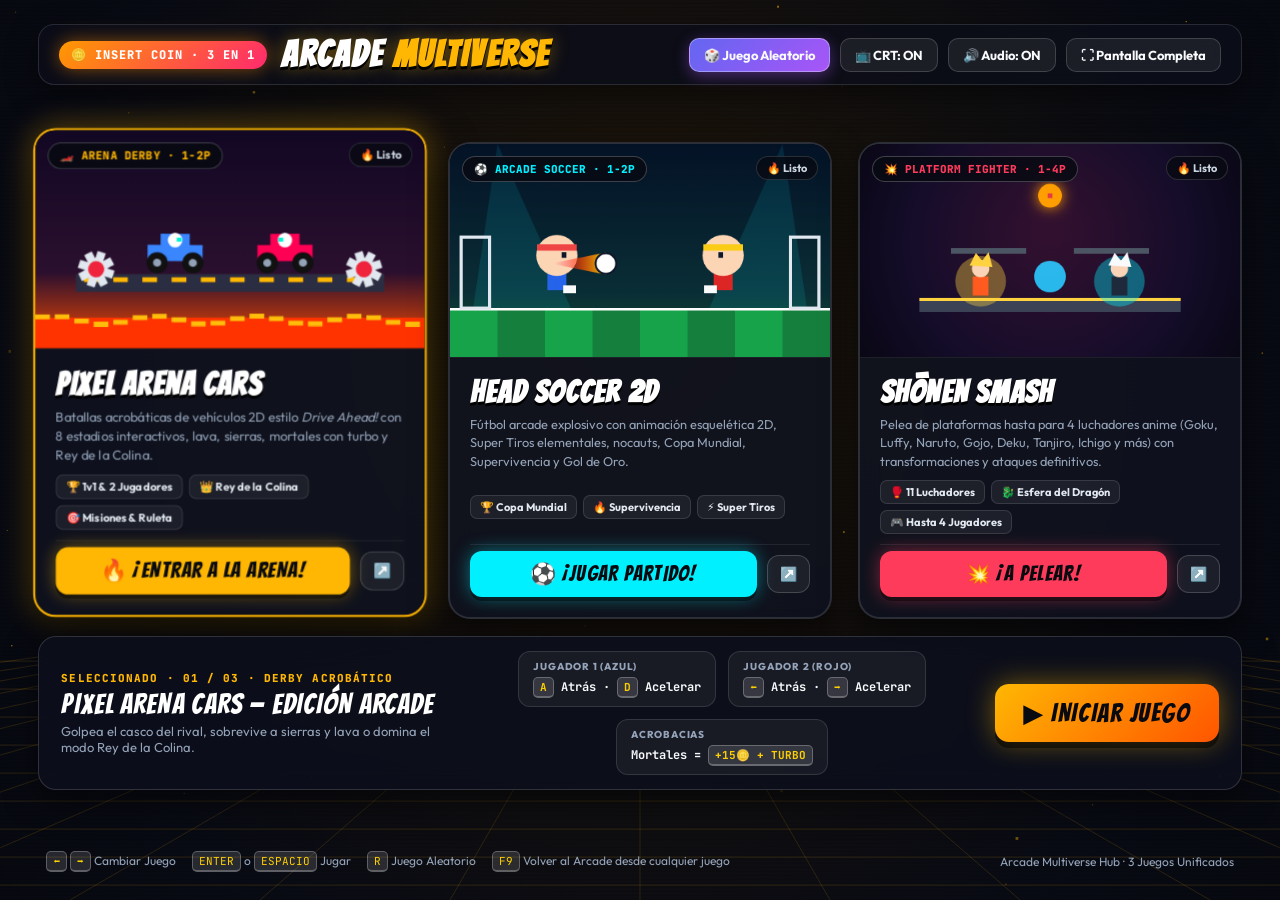
==== index.html @ 5e42bff2 "feat: Arcade Multiverse 3-en-1 (Pixel Arena Cars, Head Soccer, Shonen Smash)" ====
<!DOCTYPE html>
<html lang="es">
<head>
  <meta charset="UTF-8" />
  <meta name="viewport" content="width=device-width, initial-scale=1.0, maximum-scale=1.0, user-scalable=no" />
  <title>ARCADE MULTIVERSE 3-EN-1 — Pixel Arena Cars · Head Soccer · Shōnen Smash</title>
  <link rel="preconnect" href="https://fonts.googleapis.com">
  <link rel="preconnect" href="https://fonts.gstatic.com" crossorigin>
  <link href="https://fonts.googleapis.com/css2?family=Bangers&family=JetBrains+Mono:wght@600;800&family=Outfit:wght@400;600;700;800;900&display=swap" rel="stylesheet">
  <style>
    :root {
      --bg-deep: #07080f;
      --bg-panel: rgba(16, 19, 32, 0.86);
      --border-subtle: rgba(255, 255, 255, 0.12);
      --text-main: #f8fafc;
      --text-muted: #94a3b8;
      --accent: #ff8a00;
      --accent-glow: rgba(255, 138, 0, 0.45);
      --accent-secondary: #ffd000;
      --font-display: 'Bangers', 'Impact', system-ui, sans-serif;
      --font-sans: 'Outfit', system-ui, -apple-system, sans-serif;
      --font-mono: 'JetBrains Mono', monospace;
    }

    * {
      box-sizing: border-box;
      margin: 0;
      padding: 0;
      user-select: none;
      -webkit-user-select: none;
    }

    html, body {
      width: 100%;
      height: 100%;
      overflow: hidden;
      background: var(--bg-deep);
      color: var(--text-main);
      font-family: var(--font-sans);
    }

    /* Fondo animado del Hub */
    #bgCanvas {
      position: fixed;
      inset: 0;
      width: 100%;
      height: 100%;
      z-index: 0;
      pointer-events: none;
    }

    /* Efecto Scanlines CRT sutil */
    .scanlines {
      position: fixed;
      inset: 0;
      z-index: 1;
      pointer-events: none;
      background: repeating-linear-gradient(
        to bottom,
        transparent 0px,
        transparent 2px,
        rgba(0, 0, 0, 0.18) 3px,
        rgba(0, 0, 0, 0.18) 4px
      );
      opacity: 0.55;
      transition: opacity 0.3s ease;
    }
    body.no-crt .scanlines {
      opacity: 0;
    }

    /* Contenedor Principal del Hub */
    #hubView {
      position: relative;
      z-index: 2;
      width: 100%;
      height: 100%;
      display: flex;
      flex-direction: column;
      justify-content: space-between;
      padding: clamp(12px, 2vw, 24px) clamp(16px, 3vw, 42px);
      transition: opacity 0.35s ease, transform 0.35s ease;
    }

    #hubView.hidden-hub {
      opacity: 0;
      transform: scale(0.96);
      pointer-events: none;
    }

    /* Header Superior de Consola */
    .hub-header {
      display: flex;
      align-items: center;
      justify-content: space-between;
      gap: 16px;
      padding: 10px 20px;
      background: rgba(11, 14, 25, 0.82);
      border: 1px solid var(--border-subtle);
      border-radius: 16px;
      backdrop-filter: blur(14px);
      box-shadow: 0 12px 32px rgba(0, 0, 0, 0.45);
    }

    .brand-cluster {
      display: flex;
      align-items: center;
      gap: 14px;
    }

    .coin-slot-badge {
      display: inline-flex;
      align-items: center;
      gap: 8px;
      padding: 6px 12px;
      border-radius: 999px;
      background: linear-gradient(135deg, #ff9900, #ff2a6d);
      color: #fff;
      font-family: var(--font-mono);
      font-size: 12px;
      font-weight: 800;
      letter-spacing: 0.08em;
      box-shadow: 0 0 18px rgba(255, 138, 0, 0.5);
      animation: pulseBadge 2.2s infinite ease-in-out;
    }

    @keyframes pulseBadge {
      0%, 100% { transform: scale(1); }
      50% { transform: scale(1.05); }
    }

    .hub-title {
      font-family: var(--font-display);
      font-size: clamp(24px, 3vw, 36px);
      letter-spacing: 0.06em;
      color: #fff;
      text-shadow: 0 3px 0 #000, 0 0 18px var(--accent-glow);
    }

    .hub-title span {
      color: var(--accent-secondary);
    }

    .hub-controls-top {
      display: flex;
      align-items: center;
      gap: 10px;
      flex-wrap: wrap;
    }

    .top-pill-btn {
      background: rgba(255, 255, 255, 0.07);
      border: 1px solid rgba(255, 255, 255, 0.16);
      color: var(--text-main);
      padding: 8px 14px;
      border-radius: 10px;
      font-family: var(--font-sans);
      font-weight: 700;
      font-size: 13px;
      cursor: pointer;
      display: inline-flex;
      align-items: center;
      gap: 6px;
      transition: all 0.2s ease;
    }

    .top-pill-btn:hover {
      background: rgba(255, 255, 255, 0.16);
      border-color: var(--accent-secondary);
      transform: translateY(-1px);
    }

    .top-pill-btn.random-btn {
      background: linear-gradient(135deg, #6366f1, #a855f7);
      border-color: rgba(255, 255, 255, 0.35);
      box-shadow: 0 4px 15px rgba(168, 85, 247, 0.4);
    }

    /* Zona Central: 3 Tarjetas de Juegos + Spotlight Inferior */
    .arcade-main-grid {
      display: flex;
      flex-direction: column;
      gap: clamp(12px, 1.8vh, 20px);
      flex: 1;
      justify-content: center;
      max-width: 1380px;
      width: 100%;
      margin: 0 auto;
      min-height: 0;
    }

    .cards-row {
      display: grid;
      grid-template-columns: repeat(3, minmax(0, 1fr));
      gap: clamp(14px, 2vw, 26px);
      align-items: stretch;
    }

    .game-card {
      position: relative;
      background: var(--bg-panel);
      border: 2px solid rgba(255, 255, 255, 0.12);
      border-radius: 22px;
      overflow: hidden;
      cursor: pointer;
      display: flex;
      flex-direction: column;
      transition: transform 0.28s cubic-bezier(0.22, 1, 0.36, 1),
                  border-color 0.28s ease,
                  box-shadow 0.28s ease;
      backdrop-filter: blur(12px);
      box-shadow: 0 14px 35px rgba(0, 0, 0, 0.55);
    }

    .game-card:hover {
      transform: translateY(-6px) scale(1.015);
    }

    .game-card.selected {
      border-color: var(--card-accent, #ffd000);
      transform: translateY(-8px) scale(1.025);
      box-shadow: 0 20px 50px rgba(0, 0, 0, 0.75),
                  0 0 32px var(--card-glow, rgba(255, 208, 0, 0.45));
    }

    .card-ribbon {
      position: absolute;
      top: 12px;
      left: 12px;
      z-index: 3;
      display: flex;
      align-items: center;
      gap: 6px;
      padding: 5px 11px;
      border-radius: 999px;
      background: rgba(8, 10, 18, 0.85);
      border: 1px solid rgba(255, 255, 255, 0.22);
      font-family: var(--font-mono);
      font-size: 11px;
      font-weight: 800;
      color: var(--card-accent, #ffd000);
      backdrop-filter: blur(6px);
    }

    .card-plays-badge {
      position: absolute;
      top: 12px;
      right: 12px;
      z-index: 3;
      padding: 4px 10px;
      border-radius: 999px;
      background: rgba(8, 10, 18, 0.8);
      border: 1px solid rgba(255, 255, 255, 0.14);
      font-size: 11px;
      font-weight: 700;
      color: #cbd5e1;
    }

    .card-preview-wrap {
      position: relative;
      width: 100%;
      aspect-ratio: 16 / 9;
      background: #05070e;
      overflow: hidden;
      border-bottom: 1px solid rgba(255, 255, 255, 0.1);
    }

    .card-preview-canvas {
      width: 100%;
      height: 100%;
      display: block;
    }

    .card-body {
      padding: clamp(14px, 1.6vw, 20px);
      display: flex;
      flex-direction: column;
      gap: 10px;
      flex: 1;
      justify-content: space-between;
    }

    .card-title-group h2 {
      font-family: var(--font-display);
      font-size: clamp(24px, 2.4vw, 33px);
      letter-spacing: 0.04em;
      color: #fff;
      line-height: 1;
      text-shadow: 0 3px 0 #000;
      margin-bottom: 6px;
    }

    .card-desc {
      font-size: clamp(12.5px, 1vw, 14px);
      color: var(--text-muted);
      line-height: 1.45;
    }

    .card-tags {
      display: flex;
      flex-wrap: wrap;
      gap: 6px;
    }

    .tag-chip {
      font-size: 11px;
      font-weight: 700;
      padding: 4px 9px;
      border-radius: 7px;
      background: rgba(255, 255, 255, 0.06);
      border: 1px solid rgba(255, 255, 255, 0.12);
      color: #e2e8f0;
    }

    .card-footer {
      display: flex;
      align-items: center;
      justify-content: space-between;
      gap: 10px;
      padding-top: 6px;
      border-top: 1px solid rgba(255, 255, 255, 0.08);
    }

    .play-card-btn {
      flex: 1;
      padding: 11px 16px;
      border-radius: 12px;
      border: none;
      font-family: var(--font-display);
      font-size: 21px;
      letter-spacing: 0.06em;
      color: #090a0f;
      background: var(--card-accent, #ffd000);
      box-shadow: 0 4px 0 rgba(0, 0, 0, 0.45), 0 0 18px var(--card-glow, transparent);
      cursor: pointer;
      transition: transform 0.15s ease, filter 0.15s ease;
    }

    .play-card-btn:hover {
      filter: brightness(1.12);
      transform: translateY(-1px);
    }

    .open-tab-btn {
      padding: 10px 12px;
      border-radius: 12px;
      border: 1px solid rgba(255, 255, 255, 0.18);
      background: rgba(255, 255, 255, 0.06);
      color: #fff;
      font-size: 14px;
      cursor: pointer;
      transition: background 0.2s;
    }

    .open-tab-btn:hover {
      background: rgba(255, 255, 255, 0.18);
    }

    /* Panel Inferior de Detalles y Controles del Juego Seleccionado */
    .spotlight-bar {
      display: grid;
      grid-template-columns: 1.3fr 1.7fr auto;
      align-items: center;
      gap: 20px;
      padding: 14px 22px;
      background: rgba(12, 15, 28, 0.88);
      border: 1px solid rgba(255, 255, 255, 0.15);
      border-radius: 18px;
      backdrop-filter: blur(16px);
      box-shadow: 0 12px 32px rgba(0, 0, 0, 0.5);
    }

    .spotlight-info {
      display: flex;
      flex-direction: column;
      gap: 4px;
    }

    .spotlight-kicker {
      font-family: var(--font-mono);
      font-size: 11px;
      font-weight: 800;
      text-transform: uppercase;
      letter-spacing: 0.1em;
      color: var(--accent-secondary);
    }

    .spotlight-name {
      font-family: var(--font-display);
      font-size: 28px;
      letter-spacing: 0.04em;
      color: #fff;
    }

    .spotlight-sub {
      font-size: 13px;
      color: var(--text-muted);
    }

    .spotlight-controls {
      display: flex;
      flex-wrap: wrap;
      gap: 12px;
      align-items: center;
      justify-content: center;
    }

    .ctrl-box {
      background: rgba(255, 255, 255, 0.05);
      border: 1px solid rgba(255, 255, 255, 0.12);
      border-radius: 12px;
      padding: 8px 14px;
      display: flex;
      flex-direction: column;
      gap: 4px;
    }

    .ctrl-box-label {
      font-size: 10px;
      font-weight: 800;
      text-transform: uppercase;
      letter-spacing: 0.08em;
      color: #94a3b8;
    }

    .ctrl-keys {
      font-family: var(--font-mono);
      font-size: 12px;
      font-weight: 700;
      color: #f8fafc;
    }

    kbd {
      display: inline-block;
      padding: 2px 6px;
      background: rgba(255, 255, 255, 0.13);
      border: 1px solid rgba(255, 255, 255, 0.25);
      border-bottom-width: 2px;
      border-radius: 5px;
      font-family: var(--font-mono);
      font-size: 11px;
      color: #ffd000;
    }

    .launch-master-btn {
      padding: 14px 28px;
      border-radius: 14px;
      border: none;
      font-family: var(--font-display);
      font-size: 26px;
      letter-spacing: 0.06em;
      color: #090a0f;
      background: linear-gradient(135deg, var(--accent-secondary), var(--accent));
      box-shadow: 0 6px 0 rgba(0, 0, 0, 0.5), 0 0 28px var(--accent-glow);
      cursor: pointer;
      transition: transform 0.15s ease, filter 0.15s ease;
      white-space: nowrap;
    }

    .launch-master-btn:hover {
      transform: translateY(-2px) scale(1.02);
      filter: brightness(1.1);
    }

    /* Footer de navegación del Hub */
    .hub-footer {
      display: flex;
      justify-content: space-between;
      align-items: center;
      font-size: 12px;
      color: var(--text-muted);
      padding: 4px 8px;
    }

    .nav-hints {
      display: flex;
      gap: 16px;
      align-items: center;
      flex-wrap: wrap;
    }

    /* =====================================================
       VISTA DE CONSOLA (JUEGO ACTIVO EN PANTALLA COMPLETA)
       ===================================================== */
    #consoleStage {
      position: fixed;
      inset: 0;
      z-index: 20;
      background: #000;
      display: none;
      flex-direction: column;
    }

    #consoleStage.active {
      display: flex;
    }

    #gameFrame {
      width: 100%;
      height: 100%;
      border: none;
      display: block;
      background: #000;
    }

    /* Barra Flotante Discreta de Consola */
    #floatingDock {
      position: fixed;
      top: 8px;
      left: 50%;
      transform: translateX(-50%);
      z-index: 30;
      display: flex;
      align-items: center;
      gap: 6px;
      padding: 5px 10px;
      border-radius: 999px;
      background: rgba(10, 12, 22, 0.88);
      border: 1px solid rgba(255, 255, 255, 0.22);
      backdrop-filter: blur(10px);
      box-shadow: 0 6px 24px rgba(0, 0, 0, 0.65);
      opacity: 0.28;
      transition: opacity 0.25s ease, transform 0.25s ease;
    }

    #floatingDock:hover,
    #floatingDock.dock-awake {
      opacity: 1;
      transform: translateX(-50%) scale(1.02);
    }

    .dock-btn {
      background: rgba(255, 255, 255, 0.08);
      border: 1px solid rgba(255, 255, 255, 0.16);
      color: #f8fafc;
      padding: 5px 11px;
      border-radius: 999px;
      font-family: var(--font-sans);
      font-size: 12px;
      font-weight: 700;
      cursor: pointer;
      display: inline-flex;
      align-items: center;
      gap: 5px;
      transition: all 0.18s ease;
      white-space: nowrap;
    }

    .dock-btn:hover {
      background: rgba(255, 255, 255, 0.2);
      border-color: #ffd000;
    }

    .dock-btn.home-btn {
      background: linear-gradient(135deg, #ff2a6d, #7c3aed);
      border-color: rgba(255, 255, 255, 0.35);
      color: #fff;
    }

    .dock-btn.active-game-pill {
      border-color: #ffd000;
      color: #ffd000;
      background: rgba(255, 208, 0, 0.14);
    }

    .dock-divider {
      width: 1px;
      height: 16px;
      background: rgba(255, 255, 255, 0.18);
      margin: 0 2px;
    }

    @media (max-width: 980px) {
      html, body {
        overflow-y: auto;
      }
      #hubView {
        height: auto;
        min-height: 100%;
        gap: 16px;
      }
      .cards-row {
        grid-template-columns: 1fr;
      }
      .spotlight-bar {
        grid-template-columns: 1fr;
        text-align: center;
      }
    }
  </style>
</head>
<body>
  <!-- Fondo dinámico Synthwave / Arcade -->
  <canvas id="bgCanvas"></canvas>
  <div class="scanlines"></div>

  <!-- =====================================================
       MENÚ PRINCIPAL DEL ARCADE HUB
       ===================================================== -->
  <div id="hubView">
    <header class="hub-header">
      <div class="brand-cluster">
        <span class="coin-slot-badge">🪙 INSERT COIN · 3 EN 1</span>
        <h1 class="hub-title">ARCADE <span>MULTIVERSE</span></h1>
      </div>

      <div class="hub-controls-top">
        <button class="top-pill-btn random-btn" id="btnRandomGame" title="Elegir uno de los 3 juegos al azar">
          🎲 Juego Aleatorio
        </button>
        <button class="top-pill-btn" id="btnToggleCrt" title="Activar/Desactivar filtro retro CRT">
          📺 CRT: ON
        </button>
        <button class="top-pill-btn" id="btnToggleSound" title="Activar/Desactivar sonidos del menú">
          🔊 Audio: ON
        </button>
        <button class="top-pill-btn" id="btnHubFullscreen" title="Pantalla Completa">
          ⛶ Pantalla Completa
        </button>
      </div>
    </header>

    <main class="arcade-main-grid">
      <div class="cards-row" id="cardsContainer">
        <!-- Tarjeta 1: Pixel Arena Cars -->
        <article class="game-card selected" data-index="0" style="--card-accent:#ffb703; --card-glow:rgba(255,183,3,0.45);">
          <div class="card-ribbon">🏎️ ARENA DERBY · 1-2P</div>
          <div class="card-plays-badge" id="playsBadge0">🔥 Listo</div>
          <div class="card-preview-wrap">
            <canvas class="card-preview-canvas" id="previewCanvas0" width="480" height="270"></canvas>
          </div>
          <div class="card-body">
            <div class="card-title-group">
              <h2>PIXEL ARENA CARS</h2>
              <p class="card-desc">
                Batallas acrobáticas de vehículos 2D estilo <em>Drive Ahead!</em> con 8 estadios interactivos, lava, sierras, mortales con turbo y Rey de la Colina.
              </p>
            </div>
            <div class="card-tags">
              <span class="tag-chip">🏆 1v1 &amp; 2 Jugadores</span>
              <span class="tag-chip">👑 Rey de la Colina</span>
              <span class="tag-chip">🎯 Misiones &amp; Ruleta</span>
            </div>
            <div class="card-footer">
              <button class="play-card-btn" data-launch="0">🔥 ¡ENTRAR A LA ARENA!</button>
              <button class="open-tab-btn" data-tab="0" title="Abrir en pestaña nueva">↗️</button>
            </div>
          </div>
        </article>

        <!-- Tarjeta 2: Head Soccer Championship -->
        <article class="game-card" data-index="1" style="--card-accent:#00f0ff; --card-glow:rgba(0,240,255,0.45);">
          <div class="card-ribbon">⚽ ARCADE SOCCER · 1-2P</div>
          <div class="card-plays-badge" id="playsBadge1">🔥 Listo</div>
          <div class="card-preview-wrap">
            <canvas class="card-preview-canvas" id="previewCanvas1" width="480" height="270"></canvas>
          </div>
          <div class="card-body">
            <div class="card-title-group">
              <h2>HEAD SOCCER 2D</h2>
              <p class="card-desc">
                Fútbol arcade explosivo con animación esquelética 2D, Super Tiros elementales, nocauts, Copa Mundial, Supervivencia y Gol de Oro.
              </p>
            </div>
            <div class="card-tags">
              <span class="tag-chip">🏆 Copa Mundial</span>
              <span class="tag-chip">🔥 Supervivencia</span>
              <span class="tag-chip">⚡ Super Tiros</span>
            </div>
            <div class="card-footer">
              <button class="play-card-btn" data-launch="1">⚽ ¡JUGAR PARTIDO!</button>
              <button class="open-tab-btn" data-tab="1" title="Abrir en pestaña nueva">↗️</button>
            </div>
          </div>
        </article>

        <!-- Tarjeta 3: Shonen Smash -->
        <article class="game-card" data-index="2" style="--card-accent:#ff3b5c; --card-glow:rgba(255,59,92,0.48);">
          <div class="card-ribbon">💥 PLATFORM FIGHTER · 1-4P</div>
          <div class="card-plays-badge" id="playsBadge2">🔥 Listo</div>
          <div class="card-preview-wrap">
            <canvas class="card-preview-canvas" id="previewCanvas2" width="480" height="270"></canvas>
          </div>
          <div class="card-body">
            <div class="card-title-group">
              <h2>SHŌNEN SMASH</h2>
              <p class="card-desc">
                Pelea de plataformas hasta para 4 luchadores anime (Goku, Luffy, Naruto, Gojo, Deku, Tanjiro, Ichigo y más) con transformaciones y ataques definitivos.
              </p>
            </div>
            <div class="card-tags">
              <span class="tag-chip">🥊 11 Luchadores</span>
              <span class="tag-chip">🐉 Esfera del Dragón</span>
              <span class="tag-chip">🎮 Hasta 4 Jugadores</span>
            </div>
            <div class="card-footer">
              <button class="play-card-btn" data-launch="2">💥 ¡A PELEAR!</button>
              <button class="open-tab-btn" data-tab="2" title="Abrir en pestaña nueva">↗️</button>
            </div>
          </div>
        </article>
      </div>

      <!-- Barra Spotlight con Controles Rápidos del Juego Seleccionado -->
      <section class="spotlight-bar" id="spotlightBar">
        <div class="spotlight-info">
          <span class="spotlight-kicker" id="spotKicker">SELECCIONADO · JUEGO 1 DE 3</span>
          <div class="spotlight-name" id="spotTitle">PIXEL ARENA CARS — EDICIÓN ARCADE</div>
          <div class="spotlight-sub" id="spotSub">Golpea el casco del rival o haz mortales en el aire para ganar Turbo y monedas.</div>
        </div>

        <div class="spotlight-controls" id="spotControls">
          <!-- Rellenado dinámicamente -->
        </div>

        <button class="launch-master-btn" id="btnLaunchSelected">
          ▶ INICIAR JUEGO
        </button>
      </section>
    </main>

    <footer class="hub-footer">
      <div class="nav-hints">
        <span><kbd>⬅️</kbd> <kbd>➡️</kbd> Cambiar Juego</span>
        <span><kbd>ENTER</kbd> o <kbd>ESPACIO</kbd> Jugar</span>
        <span><kbd>R</kbd> Juego Aleatorio</span>
        <span><kbd>F9</kbd> Volver al Arcade desde cualquier juego</span>
      </div>
      <div>Arcade Multiverse Hub · 3 Juegos Unificados</div>
    </footer>
  </div>

  <!-- =====================================================
       ESCENARIO DE CONSOLA (IFRAME + DOCK FLOTANTE)
       ===================================================== -->
  <div id="consoleStage">
    <nav id="floatingDock" title="Barra de Consola Arcade">
      <button class="dock-btn home-btn" id="btnDockHome">🕹️ Menú Arcade</button>
      <div class="dock-divider"></div>
      <button class="dock-btn" data-switch="0" id="dockGame0">🏎️ Cars</button>
      <button class="dock-btn" data-switch="1" id="dockGame1">⚽ Soccer</button>
      <button class="dock-btn" data-switch="2" id="dockGame2">💥 Smash</button>
      <div class="dock-divider"></div>
      <button class="dock-btn" id="btnDockReload" title="Reiniciar juego actual">🔄</button>
      <button class="dock-btn" id="btnDockFullscreen" title="Pantalla Completa">⛶</button>
    </nav>

    <iframe id="gameFrame" allow="autoplay; fullscreen; gamepad"></iframe>
  </div>

  <script>
    'use strict';

    const GAMES = [
      {
        id: 'pixel-arena-cars',
        title: 'PIXEL ARENA CARS — EDICIÓN ARCADE',
        kicker: 'SELECCIONADO · 01 / 03 · DERBY ACROBÁTICO',
        sub: 'Golpea el casco del rival, sobrevive a sierras y lava o domina el modo Rey de la Colina.',
        url: 'games/pixel-arena-cars/index.html',
        accent: '#ffb703',
        accent2: '#ff5500',
        glow: 'rgba(255, 183, 3, 0.45)',
        controls: [
          { label: 'Jugador 1 (Azul)', keys: '<kbd>A</kbd> Atrás · <kbd>D</kbd> Acelerar' },
          { label: 'Jugador 2 (Rojo)', keys: '<kbd>⬅️</kbd> Atrás · <kbd>➡️</kbd> Acelerar' },
          { label: 'Acrobacias', keys: 'Mortales = <kbd>+15🪙 + TURBO</kbd>' }
        ]
      },
      {
        id: 'head-soccer',
        title: 'HEAD SOCCER 2D — CHAMPIONSHIP',
        kicker: 'SELECCIONADO · 02 / 03 · FÚTBOL DE COMBATE',
        sub: 'Carga tu barra de poder, desata Super Tiros elementales y conquista la Copa Mundial.',
        url: 'games/head-soccer/index.html',
        accent: '#00f0ff',
        accent2: '#00e676',
        glow: 'rgba(0, 240, 255, 0.45)',
        controls: [
          { label: 'Movimiento', keys: '<kbd>A</kbd> <kbd>D</kbd> o <kbd>⬅️</kbd> <kbd>➡️</kbd>' },
          { label: 'Salto', keys: '<kbd>W</kbd> o <kbd>⬆️</kbd>' },
          { label: 'Patada / Super Tiro', keys: '<kbd>ESPACIO</kbd> · <kbd>J</kbd> · <kbd>K</kbd>' }
        ]
      },
      {
        id: 'shonen-smash',
        title: 'SHŌNEN SMASH — ANIME BRAWL',
        kicker: 'SELECCIONADO · 03 / 03 · PELEA DE PLATAFORMAS (1-4P)',
        sub: 'Acumula daño en tus rivales, rompe la Esfera del Dragón y sácalos volando del escenario.',
        url: 'games/shonen-smash/index.html',
        accent: '#ff3b5c',
        accent2: '#ffd23f',
        glow: 'rgba(255, 59, 92, 0.48)',
        controls: [
          { label: 'Jugador 1', keys: '<kbd>WASD</kbd> + <kbd>Espacio</kbd> + <kbd>J</kbd><kbd>K</kbd><kbd>L</kbd>' },
          { label: 'Jugador 2', keys: '<kbd>Flechas</kbd> + <kbd>1</kbd><kbd>2</kbd><kbd>3</kbd>' },
          { label: 'Mandos', keys: 'Soporte directo hasta <kbd>4 Gamepads</kbd>' }
        ]
      }
    ];

    let selectedIndex = 0;
    let activeGameIndex = null;
    let hubSoundOn = true;
    let audioCtx = null;

    // Estadísticas simples guardadas en localStorage
    const STATS_KEY = 'arcade_multiverse_stats_v1';
    function loadStats() {
      try {
        return JSON.parse(localStorage.getItem(STATS_KEY)) || { plays: [0, 0, 0], lastPlayed: 0 };
      } catch (_) {
        return { plays: [0, 0, 0], lastPlayed: 0 };
      }
    }
    function saveStats(stats) {
      try {
        localStorage.setItem(STATS_KEY, JSON.stringify(stats));
      } catch (_) {}
    }
    const stats = loadStats();

    function updatePlaysBadges() {
      GAMES.forEach((g, idx) => {
        const el = document.getElementById(`playsBadge${idx}`);
        if (!el) return;
        const count = stats.plays[idx] || 0;
        el.textContent = count > 0 ? `🕹️ ${count} partida${count === 1 ? '' : 's'}` : '🔥 Listo';
      });
    }

    // Sintetizador WebAudio para el Menú Arcade
    function playHubSfx(type) {
      if (!hubSoundOn) return;
      try {
        if (!audioCtx) audioCtx = new (window.AudioContext || window.webkitAudioContext)();
        if (audioCtx.state === 'suspended') audioCtx.resume();
        const now = audioCtx.currentTime;

        if (type === 'move') {
          const osc = audioCtx.createOscillator();
          const gain = audioCtx.createGain();
          osc.type = 'triangle';
          osc.frequency.setValueAtTime(320, now);
          osc.frequency.exponentialRampToValueAtTime(580, now + 0.065);
          gain.gain.setValueAtTime(0.08, now);
          gain.gain.exponentialRampToValueAtTime(0.001, now + 0.07);
          osc.connect(gain).connect(audioCtx.destination);
          osc.start(now);
          osc.stop(now + 0.075);
        } else if (type === 'launch') {
          const notes = [440, 554.37, 659.25, 880];
          notes.forEach((freq, i) => {
            const osc = audioCtx.createOscillator();
            const gain = audioCtx.createGain();
            osc.type = 'square';
            osc.frequency.setValueAtTime(freq, now + i * 0.055);
            gain.gain.setValueAtTime(0.07, now + i * 0.055);
            gain.gain.exponentialRampToValueAtTime(0.001, now + i * 0.055 + 0.16);
            osc.connect(gain).connect(audioCtx.destination);
            osc.start(now + i * 0.055);
            osc.stop(now + i * 0.055 + 0.17);
          });
        } else if (type === 'back') {
          const osc = audioCtx.createOscillator();
          const gain = audioCtx.createGain();
          osc.type = 'sine';
          osc.frequency.setValueAtTime(520, now);
          osc.frequency.exponentialRampToValueAtTime(240, now + 0.12);
          gain.gain.setValueAtTime(0.09, now);
          gain.gain.exponentialRampToValueAtTime(0.001, now + 0.13);
          osc.connect(gain).connect(audioCtx.destination);
          osc.start(now);
          osc.stop(now + 0.14);
        }
      } catch (_) {}
    }

    // Selección de tarjeta en el Hub
    const cards = Array.from(document.querySelectorAll('.game-card'));
    function selectGame(index, silent = false) {
      selectedIndex = (index + GAMES.length) % GAMES.length;
      const g = GAMES[selectedIndex];

      cards.forEach((c, i) => c.classList.toggle('selected', i === selectedIndex));

      document.documentElement.style.setProperty('--accent', g.accent2);
      document.documentElement.style.setProperty('--accent-secondary', g.accent);
      document.documentElement.style.setProperty('--accent-glow', g.glow);

      document.getElementById('spotKicker').textContent = g.kicker;
      document.getElementById('spotTitle').textContent = g.title;
      document.getElementById('spotSub').textContent = g.sub;

      const ctrlContainer = document.getElementById('spotControls');
      ctrlContainer.innerHTML = g.controls.map(c => `
        <div class="ctrl-box">
          <span class="ctrl-box-label">${c.label}</span>
          <span class="ctrl-keys">${c.keys}</span>
        </div>
      `).join('');

      if (!silent) playHubSfx('move');
    }

    // Lanzar juego dentro de la Consola Unificada
    const hubView = document.getElementById('hubView');
    const consoleStage = document.getElementById('consoleStage');
    const gameFrame = document.getElementById('gameFrame');
    const floatingDock = document.getElementById('floatingDock');
    let dockWakeTimer = null;

    function wakeDockBriefly() {
      floatingDock.classList.add('dock-awake');
      clearTimeout(dockWakeTimer);
      dockWakeTimer = setTimeout(() => {
        floatingDock.classList.remove('dock-awake');
      }, 2800);
    }

    function launchGame(index) {
      selectGame(index, true);
      playHubSfx('launch');

      activeGameIndex = index;
      stats.plays[index] = (stats.plays[index] || 0) + 1;
      stats.lastPlayed = index;
      saveStats(stats);
      updatePlaysBadges();

      // Actualizar botones activos del dock
      GAMES.forEach((_, i) => {
        document.getElementById(`dockGame${i}`)?.classList.toggle('active-game-pill', i === index);
      });

      hubView.classList.add('hidden-hub');
      consoleStage.classList.add('active');
      gameFrame.src = GAMES[index].url;

      wakeDockBriefly();

      gameFrame.onload = () => {
        try {
          gameFrame.focus();
          gameFrame.contentWindow?.focus();
        } catch (_) {}
      };
    }

    function returnToHub() {
      if (activeGameIndex === null) return;
      playHubSfx('back');
      activeGameIndex = null;
      gameFrame.src = 'about:blank';
      consoleStage.classList.remove('active');
      hubView.classList.remove('hidden-hub');
      window.focus();
    }

    // Eventos de las tarjetas
    cards.forEach((card, idx) => {
      card.addEventListener('mouseenter', () => {
        if (selectedIndex !== idx) selectGame(idx);
      });
      card.addEventListener('click', (e) => {
        if (e.target.closest('[data-tab]')) return;
        if (selectedIndex !== idx) {
          selectGame(idx);
        }
        launchGame(idx);
      });
    });

    document.querySelectorAll('[data-launch]').forEach(btn => {
      btn.addEventListener('click', (e) => {
        e.stopPropagation();
        launchGame(Number(btn.dataset.launch));
      });
    });

    document.querySelectorAll('[data-tab]').forEach(btn => {
      btn.addEventListener('click', (e) => {
        e.stopPropagation();
        const idx = Number(btn.dataset.tab);
        window.open(GAMES[idx].url, '_blank');
      });
    });

    document.getElementById('btnLaunchSelected').addEventListener('click', () => {
      launchGame(selectedIndex);
    });

    document.getElementById('btnRandomGame').addEventListener('click', () => {
      const rndIdx = Math.floor(Math.random() * GAMES.length);
      selectGame(rndIdx);
      setTimeout(() => launchGame(rndIdx), 180);
    });

    document.getElementById('btnToggleCrt').addEventListener('click', (e) => {
      document.body.classList.toggle('no-crt');
      const isOff = document.body.classList.contains('no-crt');
      e.currentTarget.textContent = isOff ? '📺 CRT: OFF' : '📺 CRT: ON';
      playHubSfx('move');
    });

    document.getElementById('btnToggleSound').addEventListener('click', (e) => {
      hubSoundOn = !hubSoundOn;
      e.currentTarget.textContent = hubSoundOn ? '🔊 Audio: ON' : '🔇 Audio: OFF';
      if (hubSoundOn) playHubSfx('move');
    });

    function toggleFullscreen() {
      if (!document.fullscreenElement) {
        document.documentElement.requestFullscreen?.().catch(() => {});
      } else {
        document.exitFullscreen?.().catch(() => {});
      }
    }

    document.getElementById('btnHubFullscreen').addEventListener('click', toggleFullscreen);
    document.getElementById('btnDockFullscreen').addEventListener('click', () => {
      toggleFullscreen();
      setTimeout(() => gameFrame.contentWindow?.focus(), 100);
    });

    document.getElementById('btnDockHome').addEventListener('click', returnToHub);

    document.getElementById('btnDockReload').addEventListener('click', () => {
      if (activeGameIndex !== null) {
        gameFrame.src = GAMES[activeGameIndex].url;
        wakeDockBriefly();
      }
    });

    document.querySelectorAll('[data-switch]').forEach(btn => {
      btn.addEventListener('click', () => {
        const idx = Number(btn.dataset.switch);
        launchGame(idx);
      });
    });

    // Escuchar mensaje desde los botones internos "🕹️ ARCADE" de cada juego
    window.addEventListener('message', (e) => {
      if (e.data && e.data.type === 'ARCADE_HUB_HOME') {
        returnToHub();
      }
    });

    // Teclado en el Hub y atajo global F9
    window.addEventListener('keydown', (e) => {
      if (e.key === 'F9') {
        e.preventDefault();
        returnToHub();
        return;
      }
      if (activeGameIndex !== null) return;

      if (e.key === 'ArrowRight' || e.key === 'd' || e.key === 'D') {
        e.preventDefault();
        selectGame(selectedIndex + 1);
      } else if (e.key === 'ArrowLeft' || e.key === 'a' || e.key === 'A') {
        e.preventDefault();
        selectGame(selectedIndex - 1);
      } else if (e.key === 'Enter' || e.key === ' ') {
        e.preventDefault();
        launchGame(selectedIndex);
      } else if (e.key === 'r' || e.key === 'R') {
        e.preventDefault();
        document.getElementById('btnRandomGame').click();
      }
    });

    // =====================================================
    // ANIMACIONES EN VIVO (FONDO + 3 MINI CANVASES DE PREVIEW)
    // =====================================================
    const bgCanvas = document.getElementById('bgCanvas');
    const bgCtx = bgCanvas.getContext('2d');
    const pCanvases = [0, 1, 2].map(i => document.getElementById(`previewCanvas${i}`));
    const pCtxs = pCanvases.map(c => c.getContext('2d'));

    function resizeBg() {
      bgCanvas.width = window.innerWidth;
      bgCanvas.height = window.innerHeight;
    }
    window.addEventListener('resize', resizeBg);
    resizeBg();

    const stars = Array.from({ length: 75 }, () => ({
      x: Math.random(),
      y: Math.random(),
      s: 0.8 + Math.random() * 2.2,
      v: 0.0002 + Math.random() * 0.0006
    }));

    function drawBackground(t) {
      const w = bgCanvas.width, h = bgCanvas.height;
      const g = GAMES[selectedIndex];

      const grad = bgCtx.createRadialGradient(w * 0.5, h * 0.35, 40, w * 0.5, h * 0.5, Math.max(w, h) * 0.85);
      grad.addColorStop(0, selectedIndex === 0 ? '#1f1608' : selectedIndex === 1 ? '#071e26' : '#240b15');
      grad.addColorStop(0.55, '#090b14');
      grad.addColorStop(1, '#04050a');
      bgCtx.fillStyle = grad;
      bgCtx.fillRect(0, 0, w, h);

      // Partículas estelares
      bgCtx.fillStyle = g.accent;
      for (const st of stars) {
        st.y -= st.v;
        if (st.y < 0) st.y = 1;
        bgCtx.globalAlpha = 0.25 + 0.35 * Math.sin(t * 0.003 + st.x * 10);
        bgCtx.fillRect(st.x * w, st.y * h, st.s, st.s);
      }
      bgCtx.globalAlpha = 1;

      // Rejilla Synthwave en perspectiva abajo
      const horizon = h * 0.72;
      bgCtx.strokeStyle = g.accent;
      bgCtx.globalAlpha = 0.14;
      bgCtx.lineWidth = 1;
      bgCtx.beginPath();
      for (let i = -12; i <= 12; i++) {
        const xTop = w * 0.5 + i * 45;
        const xBot = w * 0.5 + i * 190;
        bgCtx.moveTo(xTop, horizon);
        bgCtx.lineTo(xBot, h);
      }
      const offset = (t * 0.04) % 28;
      for (let y = horizon; y < h; y += 28) {
        const yy = y + offset;
        bgCtx.moveTo(0, yy);
        bgCtx.lineTo(w, yy);
      }
      bgCtx.stroke();
      bgCtx.globalAlpha = 1;
    }

    // Preview 0: Pixel Arena Cars (2 coches chocando sobre puente con lava y sierras)
    function drawPreviewCars(ctx, t) {
      const w = 480, h = 270;
      const sky = ctx.createLinearGradient(0, 0, 0, h);
      sky.addColorStop(0, '#120824');
      sky.addColorStop(0.65, '#2b102f');
      sky.addColorStop(1, '#ff4d00');
      ctx.fillStyle = sky;
      ctx.fillRect(0, 0, w, h);

      // Lava burbujeante abajo
      ctx.fillStyle = '#ff3300';
      ctx.fillRect(0, h - 38, w, 38);
      ctx.fillStyle = '#ffbe0b';
      for (let x = 0; x < w; x += 24) {
        const wave = Math.sin(t * 0.006 + x * 0.05) * 5;
        ctx.fillRect(x, h - 38 + wave, 18, 6);
      }

      // Plataforma / Rampa central
      ctx.fillStyle = '#2b2d42';
      ctx.fillRect(50, 178, 380, 22);
      ctx.fillStyle = '#ffb703';
      for (let x = 60; x < 410; x += 36) {
        ctx.fillRect(x, 182, 18, 6);
      }

      // Sierras giratorias en los bordes
      [75, 405].forEach((sx, idx) => {
        ctx.save();
        ctx.translate(sx, 172);
        ctx.rotate(t * 0.012 * (idx === 0 ? 1 : -1));
        ctx.fillStyle = '#e2e8f0';
        for (let a = 0; a < 8; a++) {
          ctx.rotate(Math.PI / 4);
          ctx.fillRect(-5, -22, 10, 44);
        }
        ctx.fillStyle = '#ef233c';
        ctx.beginPath();
        ctx.arc(0, 0, 10, 0, Math.PI * 2);
        ctx.fill();
        ctx.restore();
      });

      // Coche Azul (J1) y Coche Rojo (J2) embistiendo
      const clash = Math.sin(t * 0.0055);
      const p1x = 175 + clash * 36;
      const p2x = 305 - clash * 36;
      const bounce = Math.abs(Math.sin(t * 0.011)) * 6;

      function drawPixelCar(x, y, bodyCol,flip) {
        ctx.save();
        ctx.translate(x, y - bounce);
        ctx.rotate(flip * -0.08 * clash);
        // Chasis
        ctx.fillStyle = bodyCol;
        ctx.fillRect(-34, -22, 68, 20);
        ctx.fillRect(-18, -36, 36, 16);
        // Casco del piloto
        ctx.fillStyle = '#ffffff';
        ctx.beginPath();
        ctx.arc(0, -28, 9, 0, Math.PI * 2);
        ctx.fill();
        ctx.fillStyle = '#00f5d4';
        ctx.fillRect(flip * 2, -31, 6 * flip, 5);
        // Ruedas Monster
        ctx.fillStyle = '#111';
        [-22, 22].forEach(wx => {
          ctx.beginPath();
          ctx.arc(wx, 0, 13, 0, Math.PI * 2);
          ctx.fill();
          ctx.fillStyle = '#94a3b8';
          ctx.beginPath();
          ctx.arc(wx, 0, 5, 0, Math.PI * 2);
          ctx.fill();
          ctx.fillStyle = '#111';
        });
        ctx.restore();
      }

      drawPixelCar(p1x, 165, '#3a86ff', 1);
      drawPixelCar(p2x, 165, '#ff0055', -1);

      // Chispas de choque en el centro cuando están cerca
      if (clash > 0.45) {
        ctx.fillStyle = '#ffd166';
        for (let i = 0; i < 8; i++) {
          const ang = (i / 8) * Math.PI * 2 + t * 0.02;
          const r = 10 + (clash - 0.45) * 45;
          ctx.fillRect(240 + Math.cos(ang) * r, 145 + Math.sin(ang) * r, 5, 5);
        }
      }
    }

    // Preview 1: Head Soccer (Estadio nocturno, 2 cabezones y balón de fuego)
    function drawPreviewSoccer(ctx, t) {
      const w = 480, h = 270;
      const bg = ctx.createLinearGradient(0, 0, 0, h);
      bg.addColorStop(0, '#041226');
      bg.addColorStop(0.7, '#0a2e36');
      bg.addColorStop(1, '#14532d');
      ctx.fillStyle = bg;
      ctx.fillRect(0, 0, w, h);

      // Reflectores del estadio
      ctx.save();
      ctx.globalCompositeOperation = 'lighter';
      ctx.fillStyle = 'rgba(0, 240, 255, 0.09)';
      ctx.beginPath();
      ctx.moveTo(60, 0); ctx.lineTo(180, h); ctx.lineTo(20, h); ctx.closePath();
      ctx.fill();
      ctx.beginPath();
      ctx.moveTo(420, 0); ctx.lineTo(460, h); ctx.lineTo(300, h); ctx.closePath();
      ctx.fill();
      ctx.restore();

      // Césped con franjas
      for (let i = 0; i < 8; i++) {
        ctx.fillStyle = i % 2 === 0 ? '#16a34a' : '#15803d';
        ctx.fillRect(i * 60, 208, 60, 62);
      }
      ctx.fillStyle = '#ffffff';
      ctx.fillRect(0, 208, w, 3);

      // Porterías
      ctx.strokeStyle = '#e2e8f0';
      ctx.lineWidth = 4;
      ctx.strokeRect(14, 118, 36, 90);
      ctx.strokeRect(w - 50, 118, 36, 90);

      // Jugadores Cabezones
      function drawHeadPlayer(x, y, col, headbandCol, dir) {
        ctx.save();
        ctx.translate(x, y);
        // Cuerpo y botín
        ctx.fillStyle = col;
        ctx.fillRect(-12, 16, 24, 24);
        ctx.fillStyle = '#f8fafc';
        const kick = Math.sin(t * 0.01 + dir) * 10;
        ctx.fillRect(dir * (8 + Math.max(0, kick)), 34, 16 * dir, 10);
        // Cabeza grande estilo Head Soccer
        ctx.fillStyle = '#fcd5b5';
        ctx.beginPath();
        ctx.arc(0, -4, 26, 0, Math.PI * 2);
        ctx.fill();
        // Cinta / Cabello
        ctx.fillStyle = headbandCol;
        ctx.fillRect(-25, -18, 50, 8);
        // Ojos determinados
        ctx.fillStyle = '#0f172a';
        ctx.fillRect(dir * 6, -8, 6, 7);
        ctx.restore();
      }

      const p1Y = 165 - Math.abs(Math.sin(t * 0.005)) * 28;
      const p2Y = 165 - Math.abs(Math.cos(t * 0.005)) * 28;
      drawHeadPlayer(135, p1Y, '#2563eb', '#ef4444', 1);
      drawHeadPlayer(345, p2Y, '#dc2626', '#facc15', -1);

      // Super Tiro de Fuego cruzando la cancha
      const bx = 240 + Math.sin(t * 0.007) * 95;
      const by = 135 + Math.cos(t * 0.014) * 28;
      const trailDir = Math.cos(t * 0.007) >= 0 ? -1 : 1;

      const fireGrad = ctx.createLinearGradient(bx, by, bx + trailDir * 65, by);
      fireGrad.addColorStop(0, 'rgba(255, 215, 0, 0.95)');
      fireGrad.addColorStop(0.5, 'rgba(255, 69, 0, 0.7)');
      fireGrad.addColorStop(1, 'rgba(255, 0, 85, 0)');
      ctx.fillStyle = fireGrad;
      ctx.beginPath();
      ctx.moveTo(bx, by - 14);
      ctx.lineTo(bx + trailDir * 70, by);
      ctx.lineTo(bx, by + 14);
      ctx.closePath();
      ctx.fill();

      ctx.fillStyle = '#ffffff';
      ctx.beginPath();
      ctx.arc(bx, by, 13, 0, Math.PI * 2);
      ctx.fill();
      ctx.strokeStyle = '#0f172a';
      ctx.lineWidth = 2.5;
      ctx.stroke();
    }

    // Preview 2: Shonen Smash (Plataformas flotantes, auras de Ki y Esfera del Dragón)
    function drawPreviewSmash(ctx, t) {
      const w = 480, h = 270;
      const bg = ctx.createRadialGradient(w * 0.5, h * 0.4, 20, w * 0.5, h * 0.5, 280);
      bg.addColorStop(0, '#31102f');
      bg.addColorStop(0.6, '#150d2a');
      bg.addColorStop(1, '#090714');
      ctx.fillStyle = bg;
      ctx.fillRect(0, 0, w, h);

      // Escenario principal y 2 plataformas flotantes estilo Battlefield
      ctx.fillStyle = '#3b4256';
      ctx.fillRect(75, 195, 330, 18);
      ctx.fillStyle = '#ffd23f';
      ctx.fillRect(75, 195, 330, 4);

      ctx.fillStyle = '#4b5563';
      ctx.fillRect(115, 132, 95, 7);
      ctx.fillRect(270, 132, 95, 7);

      // Esfera del Dragón flotando en el centro superior
      const dby = 72 + Math.sin(t * 0.006) * 8;
      ctx.save();
      ctx.shadowColor = '#ff9900';
      ctx.shadowBlur = 18;
      ctx.fillStyle = '#ff9e00';
      ctx.beginPath();
      ctx.arc(240, dby, 15, 0, Math.PI * 2);
      ctx.fill();
      ctx.fillStyle = '#e63946';
      ctx.fillRect(237, dby - 3, 6, 6);
      ctx.restore();

      // Dos luchadores con aura de Ki chocando en el aire
      function drawFighter(x, y, auraCol, hairCol, suitCol, dir) {
        ctx.save();
        ctx.translate(x, y);
        // Aura llameante
        ctx.fillStyle = auraCol;
        ctx.globalAlpha = 0.38 + 0.15 * Math.sin(t * 0.02);
        ctx.beginPath();
        ctx.arc(0, -18, 28 + Math.sin(t * 0.03) * 4, 0, Math.PI * 2);
        ctx.fill();
        ctx.globalAlpha = 1;

        // Traje
        ctx.fillStyle = suitCol;
        ctx.fillRect(-10, -24, 20, 24);
        // Cabeza y cabello anime puntiagudo
        ctx.fillStyle = '#fbd3b6';
        ctx.beginPath();
        ctx.arc(0, -34, 11, 0, Math.PI * 2);
        ctx.fill();
        ctx.fillStyle = hairCol;
        ctx.beginPath();
        ctx.moveTo(-14, -38);
        ctx.lineTo(-6, -54);
        ctx.lineTo(2, -44);
        ctx.lineTo(10, -55);
        ctx.lineTo(15, -36);
        ctx.closePath();
        ctx.fill();
        ctx.restore();
      }

      const d = Math.sin(t * 0.006) * 28;
      drawFighter(175 + d, 192, '#ffd23f', '#ffd23f', '#ff5a1f', 1);
      drawFighter(305 - d, 192, '#00f0ff', '#f8fafc', '#1e293b', -1);

      // Rayo de choque / Kamehameha en el centro
      ctx.save();
      ctx.globalCompositeOperation = 'lighter';
      ctx.fillStyle = 'rgba(0, 225, 255, 0.75)';
      ctx.beginPath();
      ctx.arc(240, 168, 14 + Math.sin(t * 0.03) * 6, 0, Math.PI * 2);
      ctx.fill();
      ctx.restore();
    }

    function animateHub(t) {
      if (activeGameIndex === null) {
        drawBackground(t);
        drawPreviewCars(pCtxs[0], t);
        drawPreviewSoccer(pCtxs[1], t);
        drawPreviewSmash(pCtxs[2], t);
      }
      requestAnimationFrame(animateHub);
    }

    // Inicializar estado
    updatePlaysBadges();
    selectGame(stats.lastPlayed || 0, true);
    requestAnimationFrame(animateHub);
  </script>
</body>
</html>
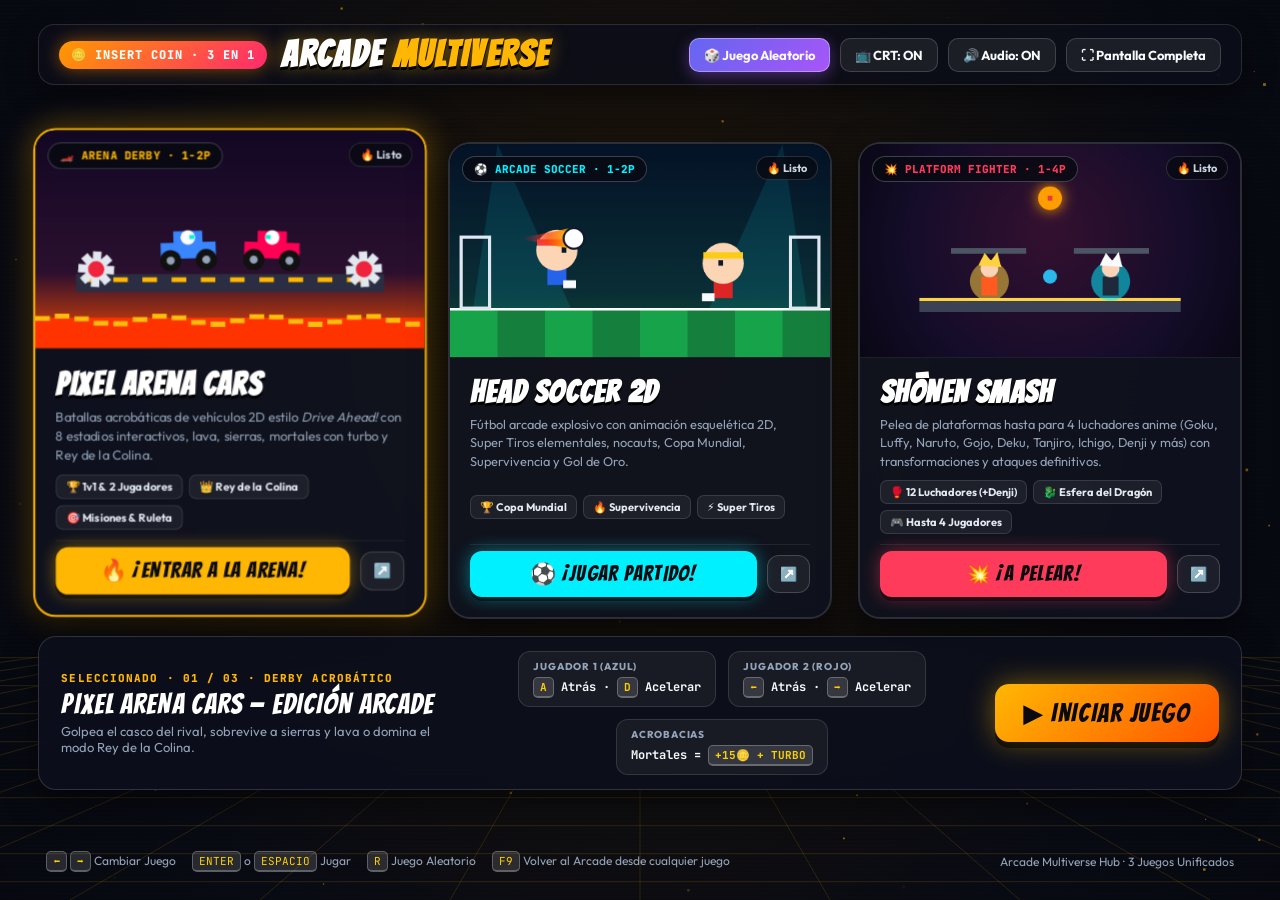
==== commit c45ead1d: "feat(shonen-smash): add Denji (Chainsaw Man) and fix iframe getGamepads SecurityError in character s" ====
--- a/index.html
+++ b/index.html
@@ -685,11 +685,11 @@
             <div class="card-title-group">
               <h2>SHŌNEN SMASH</h2>
               <p class="card-desc">
-                Pelea de plataformas hasta para 4 luchadores anime (Goku, Luffy, Naruto, Gojo, Deku, Tanjiro, Ichigo y más) con transformaciones y ataques definitivos.
+                Pelea de plataformas hasta para 4 luchadores anime (Goku, Luffy, Naruto, Gojo, Deku, Tanjiro, Ichigo, Denji y más) con transformaciones y ataques definitivos.
               </p>
             </div>
             <div class="card-tags">
-              <span class="tag-chip">🥊 11 Luchadores</span>
+              <span class="tag-chip">🥊 12 Luchadores (+Denji)</span>
               <span class="tag-chip">🐉 Esfera del Dragón</span>
               <span class="tag-chip">🎮 Hasta 4 Jugadores</span>
             </div>
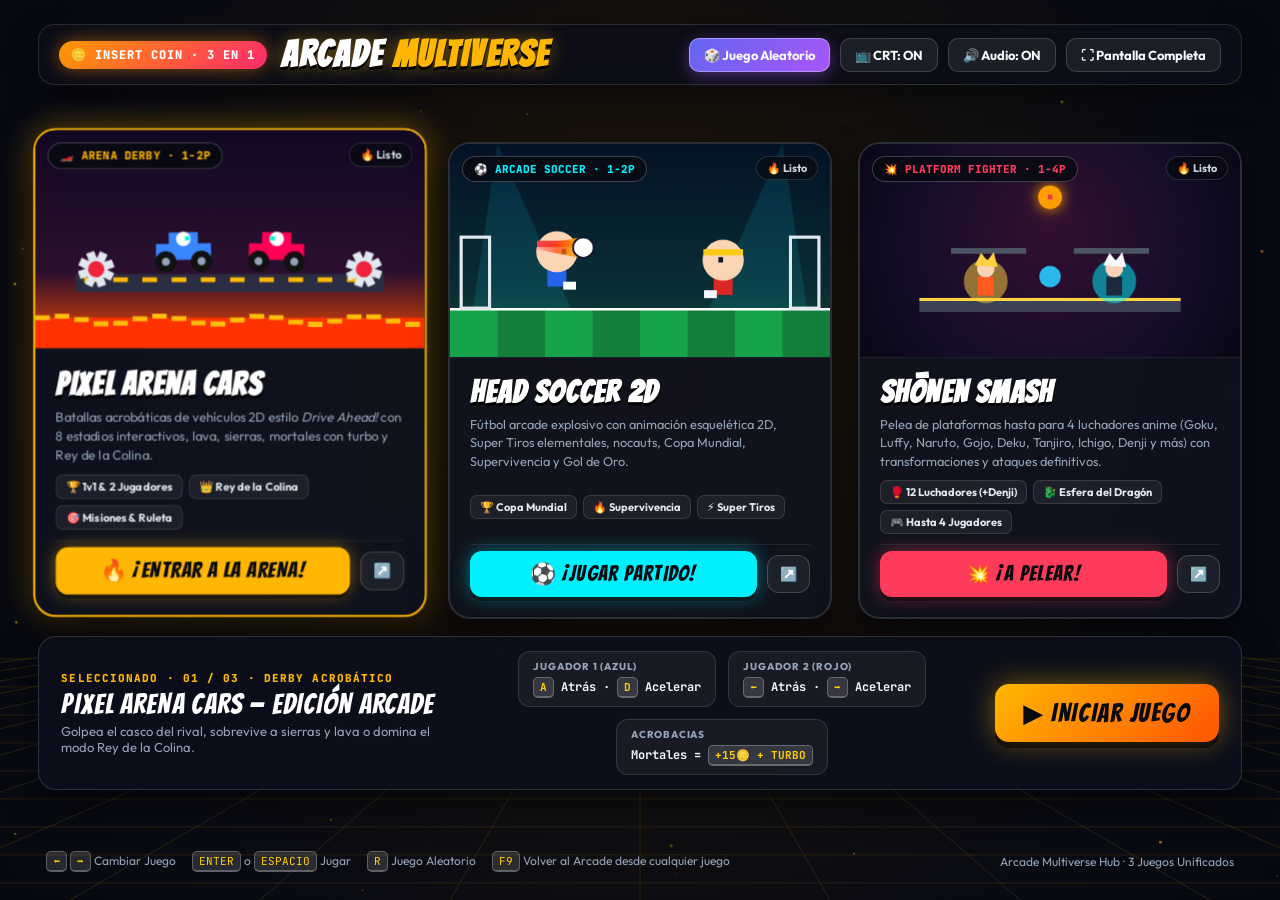
==== commit a52bb02e: "feat(mobile): make all 3 arcade games 100% responsive and touch-fluid with on-screen virtual control" ====
--- a/index.html
+++ b/index.html
@@ -2,7 +2,7 @@
 <html lang="es">
 <head>
   <meta charset="UTF-8" />
-  <meta name="viewport" content="width=device-width, initial-scale=1.0, maximum-scale=1.0, user-scalable=no" />
+  <meta name="viewport" content="width=device-width, initial-scale=1.0, maximum-scale=1.0, user-scalable=no, viewport-fit=cover" />
   <title>ARCADE MULTIVERSE 3-EN-1 — Pixel Arena Cars · Head Soccer · Shōnen Smash</title>
   <link rel="preconnect" href="https://fonts.googleapis.com">
   <link rel="preconnect" href="https://fonts.gstatic.com" crossorigin>
@@ -485,10 +485,14 @@
     #consoleStage {
       position: fixed;
       inset: 0;
+      width: 100%;
+      height: 100%;
+      height: 100dvh;
       z-index: 20;
       background: #000;
       display: none;
       flex-direction: column;
+      touch-action: none;
     }
 
     #consoleStage.active {
@@ -573,18 +577,103 @@
     @media (max-width: 980px) {
       html, body {
         overflow-y: auto;
+        touch-action: manipulation;
+        -webkit-overflow-scrolling: touch;
       }
       #hubView {
         height: auto;
         min-height: 100%;
-        gap: 16px;
+        min-height: 100dvh;
+        gap: 14px;
+        padding: 10px 12px calc(14px + env(safe-area-inset-bottom, 0px));
+      }
+      .hub-header {
+        padding: 8px 12px;
+        border-radius: 14px;
+        flex-wrap: wrap;
+        gap: 10px;
+      }
+      .hub-title {
+        font-size: 22px;
+      }
+      .coin-slot-badge {
+        font-size: 10px;
+        padding: 4px 8px;
+      }
+      .hub-controls-top {
+        gap: 6px;
+        width: 100%;
+        justify-content: space-between;
+      }
+      .top-pill-btn {
+        padding: 6px 10px;
+        font-size: 11.5px;
+        flex: 1;
+        justify-content: center;
+      }
+      .arcade-main-grid {
+        gap: 12px;
       }
       .cards-row {
         grid-template-columns: 1fr;
+        gap: 14px;
+      }
+      .game-card {
+        border-radius: 18px;
+      }
+      .card-body {
+        padding: 14px;
+        gap: 8px;
+      }
+      .card-title-group h2 {
+        font-size: 22px;
+      }
+      .card-desc {
+        font-size: 12.5px;
+      }
+      .play-card-btn {
+        padding: 13px 16px;
+        font-size: 20px;
       }
       .spotlight-bar {
         grid-template-columns: 1fr;
         text-align: center;
+        padding: 12px 14px;
+        gap: 10px;
+      }
+      .spotlight-name {
+        font-size: 20px;
+      }
+      .spotlight-controls {
+        gap: 8px;
+      }
+      .ctrl-box {
+        padding: 6px 10px;
+      }
+      .launch-master-btn {
+        padding: 12px 20px;
+        font-size: 22px;
+        width: 100%;
+      }
+      .hub-footer {
+        flex-direction: column;
+        gap: 6px;
+        text-align: center;
+      }
+      .nav-hints {
+        display: none;
+      }
+      #floatingDock {
+        top: calc(4px + env(safe-area-inset-top, 0px));
+        padding: 3px 8px;
+        gap: 4px;
+        opacity: 0.45;
+        max-width: 95vw;
+        overflow-x: auto;
+      }
+      .dock-btn {
+        padding: 4px 8px;
+        font-size: 11px;
       }
     }
   </style>
@@ -937,6 +1026,15 @@
       consoleStage.classList.add('active');
       gameFrame.src = GAMES[index].url;
 
+      const isMob = ('ontouchstart' in window) || (navigator.maxTouchPoints > 0) || (window.innerWidth <= 900);
+      if (isMob) {
+        try {
+          if (!document.fullscreenElement) {
+            document.documentElement.requestFullscreen?.().catch(() => {});
+          }
+        } catch (_) {}
+      }
+
       wakeDockBriefly();
 
       gameFrame.onload = () => {
@@ -1010,10 +1108,15 @@
     });
 
     function toggleFullscreen() {
-      if (!document.fullscreenElement) {
-        document.documentElement.requestFullscreen?.().catch(() => {});
+      const doc = document;
+      const el = doc.documentElement;
+      const isFs = doc.fullscreenElement || doc.webkitFullscreenElement || doc.mozFullScreenElement || doc.msFullscreenElement;
+      if (!isFs) {
+        const req = el.requestFullscreen || el.webkitRequestFullscreen || el.mozRequestFullScreen || el.msRequestFullscreen;
+        req?.call(el)?.catch?.(() => {});
       } else {
-        document.exitFullscreen?.().catch(() => {});
+        const exit = doc.exitFullscreen || doc.webkitExitFullscreen || doc.mozCancelFullScreen || doc.msExitFullscreen;
+        exit?.call(doc)?.catch?.(() => {});
       }
     }
 
